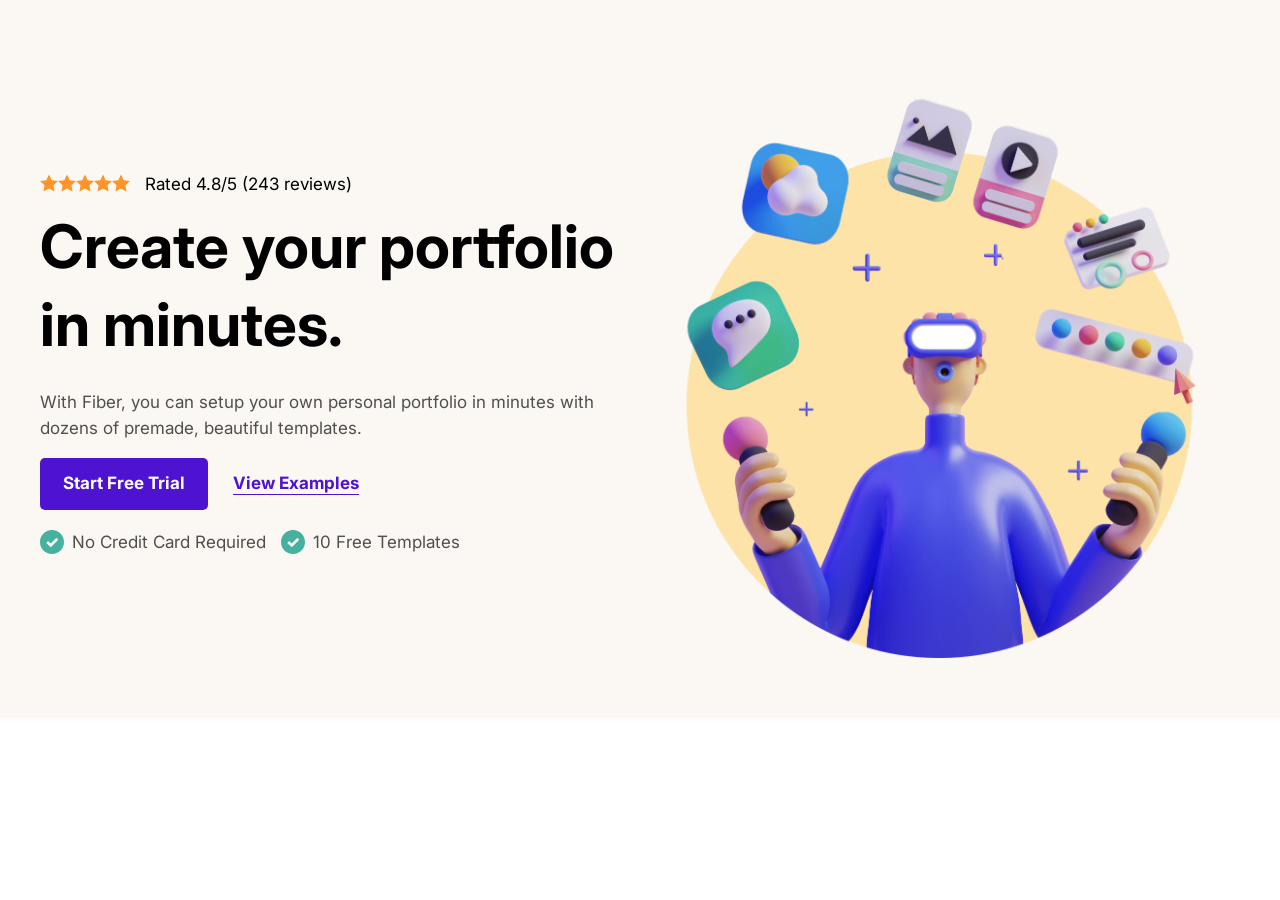
==== index.html @ 10fe1d53 "initial commit" ====
<!DOCTYPE html>
<html lang="en">
  <head>
    <meta charset="UTF-8" />
    <meta name="viewport" content="width=device-width, initial-scale=1.0" />
    <title>Document</title>
    <link rel="preconnect" href="https://fonts.googleapis.com" />
    <link rel="preconnect" href="https://fonts.gstatic.com" crossorigin />
    <link
      href="https://fonts.googleapis.com/css2?family=Inter:wght@100;200;300;400;500;600;700;800;900&display=swap"
      rel="stylesheet"
    />
    <link rel="stylesheet" href="normalize.css" />
    <link rel="stylesheet" href="styles.css" />
  </head>
  <body>
    
    <section class="block hero">
        <div class="container grid grid--1x2">
          <img class="hero__img" src="Assets/hero-Illustration.png" alt="" />
          <div class="hero__content">
            <div class="star">
                <img src="Assets/star.svg" alt="">
                <img src="Assets/star.svg" alt="">
                <img src="Assets/star.svg" alt="">
                <img src="Assets/star.svg" alt="">
                <img src="Assets/star.svg" alt="">
              </div>
            <h1>Create your portfolio in minutes.</h1>
            <p>
              With Fiber, you can setup your own personal portfolio in minutes
              with dozens of premade, beautiful templates.
            </p>
            <div>
                <button class="btn btn--primary">Start Free Trial</button>
                <p class="link colored__text">View Examples</p>
            </div>
            <ul class="list list--tick">
              <li>No Credit Card Required</li>
              <li>10 Free Templates</li>
            </ul>
          </div>
        </div>
      </section>
    

    <script src="main.js"></script>
  </body>
</html>
---- styles.css ----
html {
  font-size: 62.5%;
}

*,
*::after,
*::before {
  box-sizing: border-box;
}

/* typography */
body {
  font-family: "Inter", sans-serif;
  color: #4f4f4f;
  font-size: 1.6rem;
  line-height: 1.5;
}

h1 {
  color: #000000;
  margin-bottom: 1rem;
  line-height: 1.3;
  font-size: 5rem;
  font-weight: 700;
}

h2 {
  color: #000000;
  margin-bottom: 2rem;
  font-size: 4rem;
  font-weight: 700;
}

h3 {
  color: #000000;
  margin-bottom: 2rem;
  font-size: 3rem;
  font-weight: 700;
}

@media screen and (min-width: 768px) {
  h1 {
    font-size: 6rem;
  }
  h2 {
    font-size: 5rem;
  }
  h3 {
    font-size: 4rem;
  }
  body {
    font-size: 1.7rem;
  }
}
.black__text {
  color: #000000;
}

/* links and colored texts */
.colored__text {
  color: #4d13d1;
  font-weight: bold;
}

.link {
  text-decoration: underline;
  text-underline-offset: 0.5rem;
}

.btn {
  padding: 1.6rem 2.3rem;
  font-weight: bold;
  border-radius: 5px;
  border: none;
}
.btn.btn--primary {
  background: #4d13d1;
  color: #fff;
}
.btn.btn--primary:hover {
  background: #3c0fa2;
}
.btn.btn--secondary {
  background: #fff;
  color: #4d13d1;
}
.btn.btn--secondary:hover {
  background: #4d13d1;
  color: white;
}
.btn.btn--block {
  width: 100%;
  border: 1px solid #dadada;
  background: transparent;
  color: #4d13d1;
}
.btn.btn--block:hover {
  background: #4d13d1;
  color: white;
}

.list {
  list-style: none;
  padding: 0;
  margin: 0;
}
.list.list--tick li {
  display: inline-flex;
  flex-direction: row;
  margin-right: 1rem;
}
.list.list--tick li::before {
  content: url("Assets/Checkmark.svg");
  padding-right: 0.8rem;
}
.list.footer--list .list__heading {
  font-weight: bold;
  padding-bottom: 1.5rem;
}
.list.footer--list li {
  margin-bottom: 0.7rem;
}

/* media object */
.media-object span {
  display: block;
  color: black;
  font-weight: bold;
}

.testimonial-card {
  border: 1px solid #dadada;
  padding: 2.5rem;
  border-radius: 5px;
}
.testimonial-card .heading {
  display: inline-flex;
  flex-direction: column;
  vertical-align: middle;
  margin-left: 1.5rem;
}
.testimonial-card span {
  line-height: 1.2;
}
.testimonial-card img {
  vertical-align: middle;
}
.testimonial-card p {
  margin-bottom: 3rem;
}

.grid {
  display: grid;
}
@media screen and (min-width: 768px) {
  .grid.grid--1x2 {
    grid-template-columns: repeat(2, 1fr);
  }
  .grid.grid--1x3 {
    grid-template-columns: repeat(3, 1fr);
  }
  .grid.grid--1x4 {
    grid-template-columns: repeat(4, 1fr);
  }
}

.container {
  max-width: 1200px;
  margin: 0 auto;
}

.block {
  --padding-vertical: 6rem;
  padding: var(--padding-vertical) 2rem;
}

.input {
  padding: 1.2rem;
  border-radius: 4px;
  border: solid 1px #dadada;
  outline: 0;
}
.input::-moz-placeholder {
  opacity: 0.5;
}
.input::placeholder {
  opacity: 0.5;
}

.checkbox {
  width: 1.7rem;
  height: 1.7rem;
}

.collapsible__content {
  display: none;
}

.collapsible--expanded .collapsible__content {
  display: block;
}

.nav .header {
  display: flex;
  justify-content: space-between;
}
.nav h3 {
  font-size: 2.5rem;
}
.nav .list {
  margin-bottom: 2rem;
  margin-top: 3rem;
}
.nav .list li {
  margin-bottom: 2rem;
  color: #000000;
  cursor: pointer;
}
.nav .list li:hover {
  color: #4d13d1;
}
.nav .btn {
  margin-bottom: 1.5rem;
}
@media screen and (min-width: 768px) {
  .nav {
    display: flex;
    justify-content: space-between;
  }
  .nav img {
    display: none;
  }
  .nav .list {
    display: flex;
    justify-content: center;
    margin: 2rem 2rem;
  }
  .nav .list li {
    padding-left: 2rem;
    padding-right: 2rem;
    margin-bottom: 0;
    padding-top: 1rem;
    padding-bottom: 1rem;
  }
  .nav .btns {
    display: flex;
    align-items: center;
  }
  .nav .btns .btn {
    margin-bottom: 0;
  }
}

.hero {
  background-color: #fbf8f3;
}
.hero .hero__img {
  width: 100%;
  grid-row-start: 1;
  grid-row-end: 2;
}
.hero .btn {
  width: 100%;
}
.hero .colored__text {
  text-align: center;
  margin-bottom: 2rem;
}
.hero li {
  margin-bottom: 0.8rem;
}
.hero .hero__content {
  margin-top: 2rem;
}
.hero .hero__content h1 {
  margin-top: 0;
  padding-top: 1rem;
}
.hero .hero__content .star {
  display: flex;
  width: -moz-fit-content;
  width: fit-content;
}
.hero .hero__content .star::after {
  content: "Rated 4.8/5 (243 reviews)";
  padding-left: 1.5rem;
  padding-top: 3px;
  color: #000000;
}
@media screen and (min-width: 768px) {
  .hero .hero__content {
    display: flex;
    flex-direction: column;
    justify-content: center;
  }
  .hero .hero__img {
    grid-column-start: 2;
    grid-column-end: 3;
  }
  .hero .btn {
    width: -moz-fit-content;
    width: fit-content;
    margin-bottom: 2rem;
    display: inline;
  }
  .hero .colored__text {
    display: inline;
    text-align: left;
    width: -moz-fit-content;
    width: fit-content;
    padding-left: 2rem;
  }
}/*# sourceMappingURL=styles.css.map */
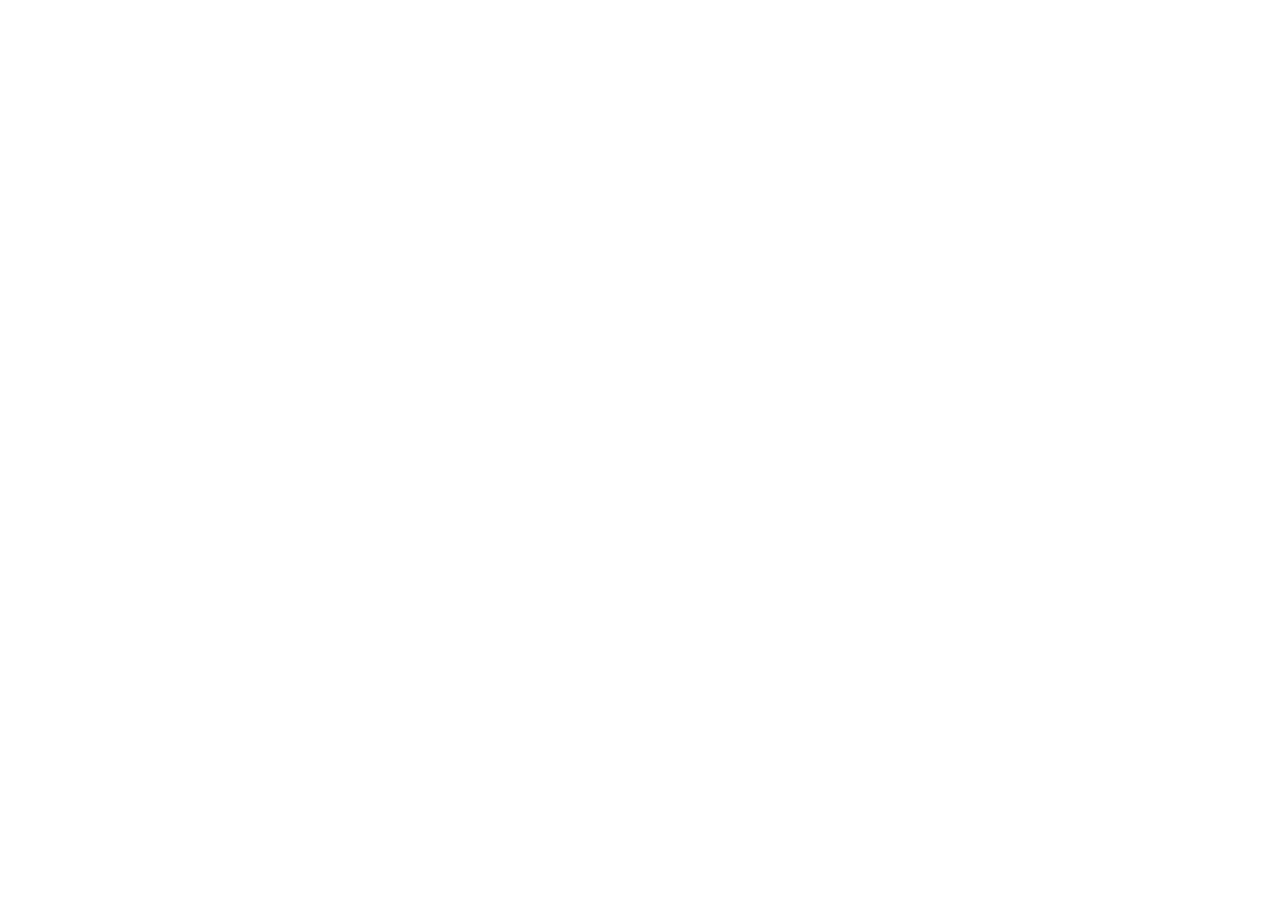
==== commit ee47bf5a: "added media section" ====
--- a/index.html
+++ b/index.html
@@ -14,35 +14,7 @@
     <link rel="stylesheet" href="styles.css" />
   </head>
   <body>
-    
-    <section class="block hero">
-        <div class="container grid grid--1x2">
-          <img class="hero__img" src="Assets/hero-Illustration.png" alt="" />
-          <div class="hero__content">
-            <div class="star">
-                <img src="Assets/star.svg" alt="">
-                <img src="Assets/star.svg" alt="">
-                <img src="Assets/star.svg" alt="">
-                <img src="Assets/star.svg" alt="">
-                <img src="Assets/star.svg" alt="">
-              </div>
-            <h1>Create your portfolio in minutes.</h1>
-            <p>
-              With Fiber, you can setup your own personal portfolio in minutes
-              with dozens of premade, beautiful templates.
-            </p>
-            <div>
-                <button class="btn btn--primary">Start Free Trial</button>
-                <p class="link colored__text">View Examples</p>
-            </div>
-            <ul class="list list--tick">
-              <li>No Credit Card Required</li>
-              <li>10 Free Templates</li>
-            </ul>
-          </div>
-        </div>
-      </section>
-    
+
 
     <script src="main.js"></script>
   </body>
--- a/styles.css
+++ b/styles.css
@@ -310,4 +310,30 @@
     width: fit-content;
     padding-left: 2rem;
   }
+}
+
+.media-section .media-section__heading h3 {
+  margin-top: 0;
+  margin-bottom: 3rem;
+  line-height: 1.2;
+}
+.media-section .media-section__heading .colored__text {
+  margin-bottom: 1rem;
+}
+.media-section .media-object {
+  padding-bottom: 2.3rem;
+}
+@media screen and (min-width: 768px) {
+  .media-section .media-section__heading {
+    width: 600px;
+    padding-bottom: 3rem;
+  }
+  .media-section .grid {
+    -moz-column-gap: 2rem;
+         column-gap: 2rem;
+  }
+  .media-section .media-object {
+    padding: 0;
+    padding-right: 3rem;
+  }
 }/*# sourceMappingURL=styles.css.map */
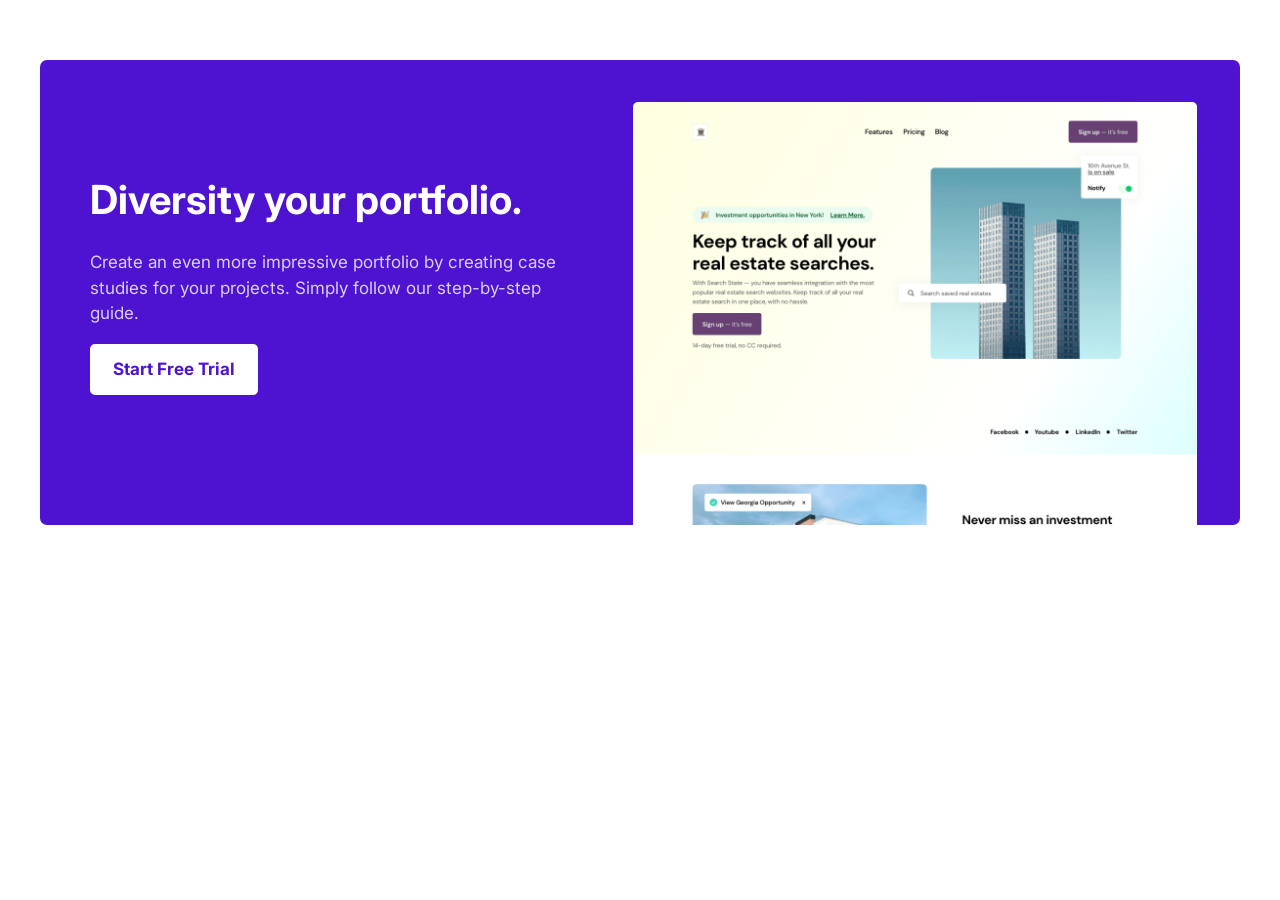
==== commit ba85c949: "added callout section" ====
--- a/index.html
+++ b/index.html
@@ -15,7 +15,17 @@
   </head>
   <body>
 
+    <section class="block callout">
+      <div class="container grid grid--1x2">
+        <div class="callout__content">
+          <h2>Diversity your portfolio.</h2>
+          <p>Create an even more impressive portfolio by creating case studies for your projects. Simply follow our step-by-step guide.</p>
+          <button class="btn btn--secondary">Start Free Trial</button>
+        </div>
 
+        <img class="callout__img" src="Assets/Page Image.png" alt="">
+      </div>
+    </section>
     <script src="main.js"></script>
   </body>
 </html>
--- a/styles.css
+++ b/styles.css
@@ -336,4 +336,54 @@
     padding: 0;
     padding-right: 3rem;
   }
+}
+
+.callout .container {
+  background: #4d13d1;
+  border-radius: 7px;
+}
+.callout .container .callout__content {
+  justify-self: center;
+  padding: 2rem;
+}
+.callout .container .callout__content h2 {
+  color: white;
+  font-size: 4rem;
+}
+.callout .container .callout__content p {
+  color: white;
+  opacity: 0.8;
+}
+.callout .container .callout__img {
+  width: 100%;
+  padding: 2rem;
+  position: relative;
+  bottom: 0;
+  padding-bottom: 0;
+}
+@media screen and (min-width: 768px) {
+  .callout .grid {
+    grid-template-rows: max-content;
+  }
+  .callout .container {
+    position: relative;
+  }
+  .callout .container .callout__content {
+    margin-top: 8rem;
+    margin-bottom: 10rem;
+    padding-left: 5rem;
+    margin-right: 5rem;
+    padding-top: 3rem;
+    padding-bottom: 3rem;
+  }
+  .callout .container .callout__content h2 {
+    margin-top: 0;
+  }
+  .callout .container .callout__img {
+    position: absolute;
+    width: 47%;
+    right: 4.3rem;
+    bottom: 0;
+    padding: 0;
+  }
 }/*# sourceMappingURL=styles.css.map */
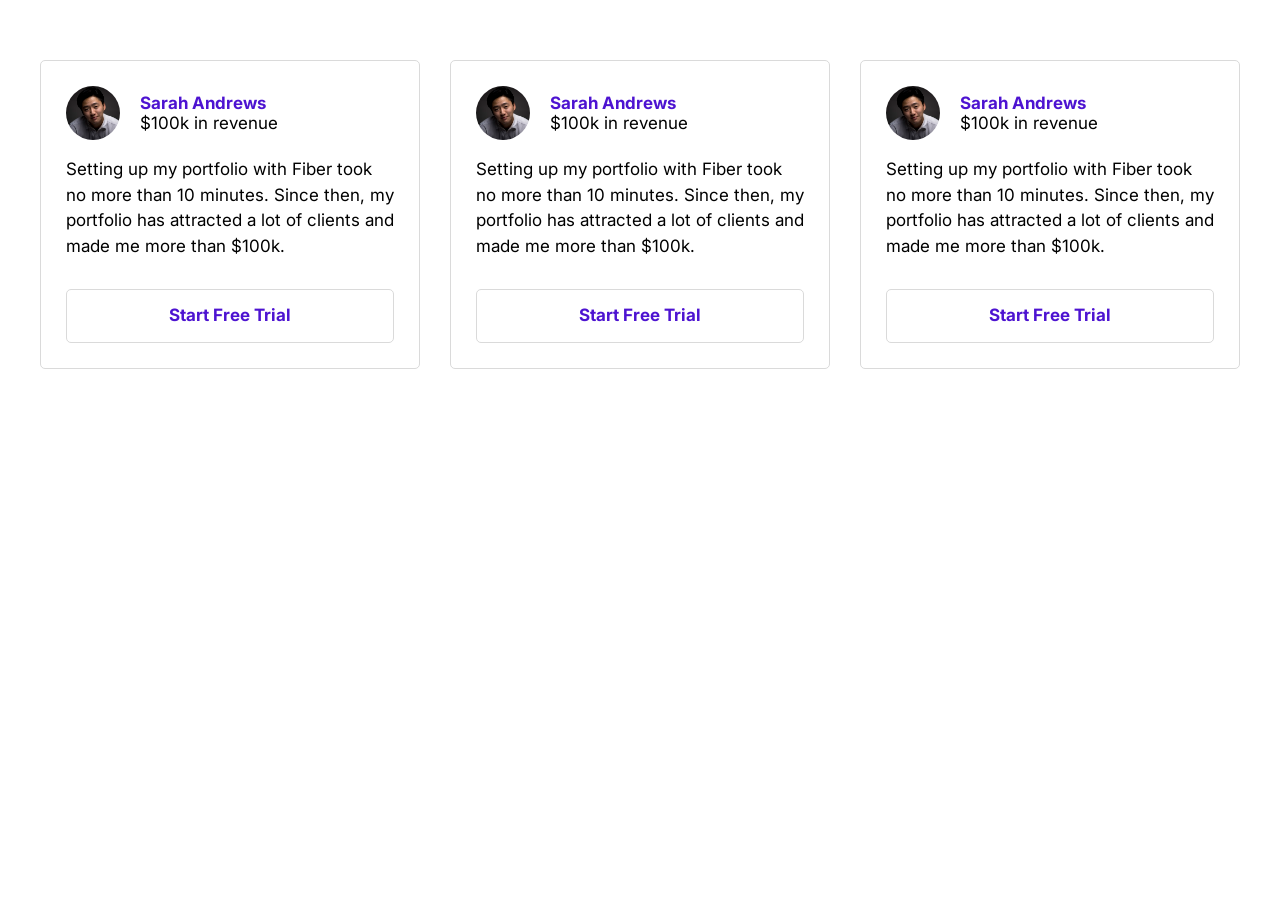
==== commit 5e2ee64e: "added testimonial section" ====
--- a/index.html
+++ b/index.html
@@ -15,15 +15,59 @@
   </head>
   <body>
 
-    <section class="block callout">
-      <div class="container grid grid--1x2">
-        <div class="callout__content">
-          <h2>Diversity your portfolio.</h2>
-          <p>Create an even more impressive portfolio by creating case studies for your projects. Simply follow our step-by-step guide.</p>
-          <button class="btn btn--secondary">Start Free Trial</button>
+    <section class="block testimonial container">
+      <div class="grid grid--1x3">
+        <div class="testimonial-card">
+          <div class="testimonial-card__header">
+            <img src="Assets/User Avatar 2.svg" alt="" />
+            <div class="heading">
+              <span class="colored__text testimonial__name">Sarah Andrews</span>
+              <span class="black__text">$100k in revenue</span>
+            </div>
+          </div>
+          <div class="tesitmonial-card__body">
+            <p class="black__text">
+              Setting up my portfolio with Fiber took no more than 10 minutes. Since
+              then, my portfolio has attracted a lot of clients and made me more than
+              $100k.
+            </p>
+            <button class="btn btn--block">Start Free Trial</button>
+          </div>
         </div>
-
-        <img class="callout__img" src="Assets/Page Image.png" alt="">
+        <div class="testimonial-card">
+          <div class="testimonial-card__header">
+            <img src="Assets/User Avatar 2.svg" alt="" />
+            <div class="heading">
+              <span class="colored__text testimonial__name">Sarah Andrews</span>
+              <span class="black__text">$100k in revenue</span>
+            </div>
+          </div>
+          <div class="tesitmonial-card__body">
+            <p class="black__text">
+              Setting up my portfolio with Fiber took no more than 10 minutes. Since
+              then, my portfolio has attracted a lot of clients and made me more than
+              $100k.
+            </p>
+            <button class="btn btn--block">Start Free Trial</button>
+          </div>
+        </div>
+        <div class="testimonial-card">
+          <div class="testimonial-card__header">
+            <img src="Assets/User Avatar 2.svg" alt="" />
+            <div class="heading">
+              <span class="colored__text testimonial__name">Sarah Andrews</span>
+              <span class="black__text">$100k in revenue</span>
+            </div>
+          </div>
+          <div class="tesitmonial-card__body">
+            <p class="black__text">
+              Setting up my portfolio with Fiber took no more than 10 minutes. Since
+              then, my portfolio has attracted a lot of clients and made me more than
+              $100k.
+            </p>
+            <button class="btn btn--block">Start Free Trial</button>
+          </div>
+        </div>
       </div>
     </section>
     <script src="main.js"></script>
--- a/styles.css
+++ b/styles.css
@@ -386,4 +386,14 @@
     bottom: 0;
     padding: 0;
   }
+}
+
+.testimonial .grid {
+  gap: 4rem 3rem;
+}
+@media screen and (min-width: 768px) {
+  .testimonial.block {
+    padding-left: 0;
+    padding-right: 0;
+  }
 }/*# sourceMappingURL=styles.css.map */
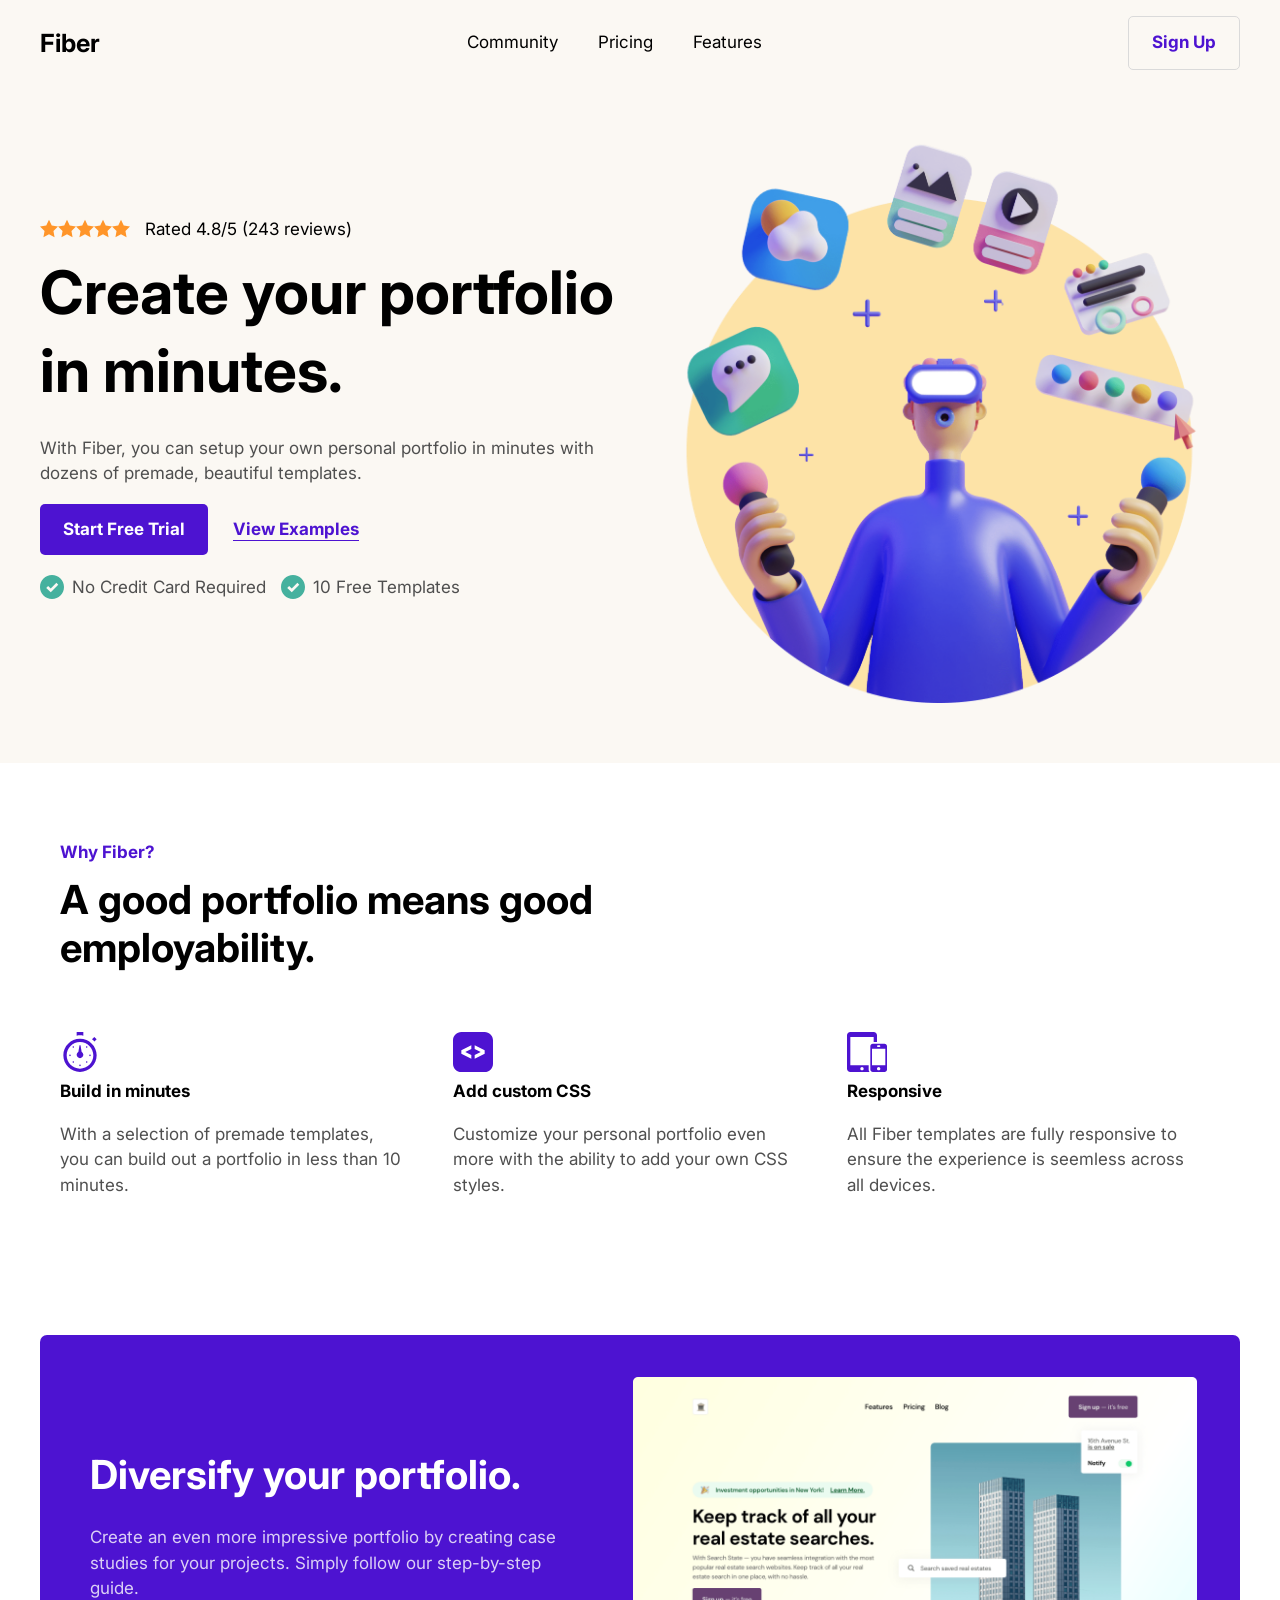
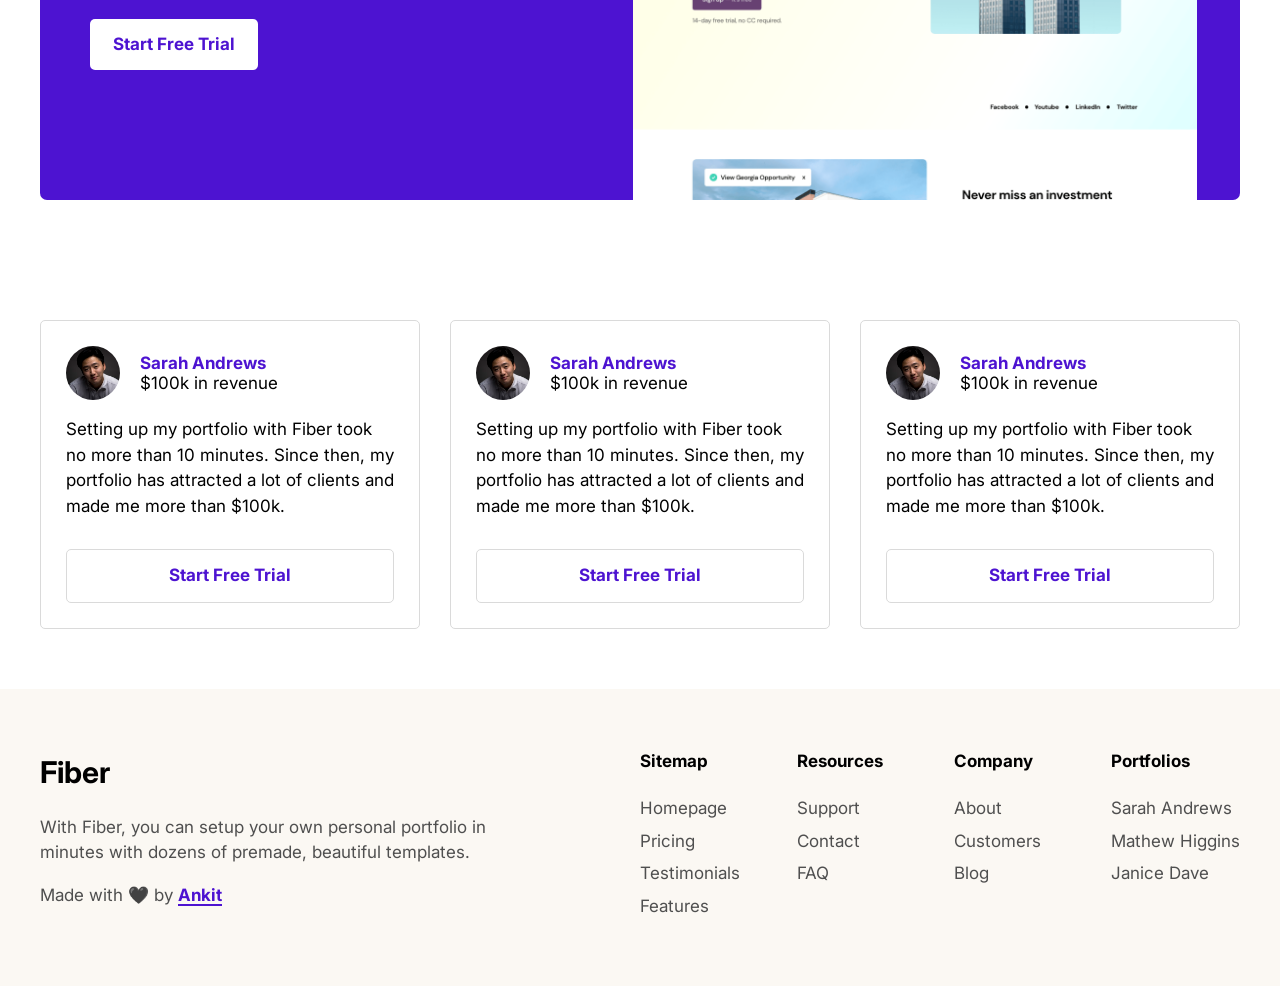
==== commit f752c440: "added footer section" ====
--- a/index.html
+++ b/index.html
@@ -14,6 +14,103 @@
     <link rel="stylesheet" href="styles.css" />
   </head>
   <body>
+    <header
+      style="padding-top: 0; padding-bottom: 0; background-color: #fbf8f3"
+      class="block"
+    >
+      <nav class="nav collapsible container">
+        <div class="header">
+          <h3>Fiber</h3>
+          <img src="Assets/Hamburger Menu.svg" alt="" />
+        </div>
+
+        <ul class="list collapsible__content">
+          <li>Community</li>
+          <li>Pricing</li>
+          <li>Features</li>
+        </ul>
+
+        <div class="btns collapsible__content">
+          <button class="btn btn--primary btn--block nav-btn-1">Sign Up</button>
+        </div>
+      </nav>
+    </header>
+
+    <section class="block hero">
+      <div class="container grid grid--1x2">
+        <img class="hero__img" src="Assets/hero-Illustration.png" alt="" />
+        <div class="hero__content">
+          <div class="star">
+            <img src="Assets/star.svg" alt="" />
+            <img src="Assets/star.svg" alt="" />
+            <img src="Assets/star.svg" alt="" />
+            <img src="Assets/star.svg" alt="" />
+            <img src="Assets/star.svg" alt="" />
+          </div>
+          <h1>Create your portfolio in minutes.</h1>
+          <p>
+            With Fiber, you can setup your own personal portfolio in minutes
+            with dozens of premade, beautiful templates.
+          </p>
+          <div>
+            <button class="btn btn--primary">Start Free Trial</button>
+            <p class="link colored__text">View Examples</p>
+          </div>
+          <ul class="list list--tick">
+            <li>No Credit Card Required</li>
+            <li>10 Free Templates</li>
+          </ul>
+        </div>
+      </div>
+    </section>
+
+    <section class="block container media-section">
+      <div class="media-section__heading">
+        <p class="colored__text">Why Fiber?</p>
+        <h3>A good portfolio means good employability.</h3>
+      </div>
+      <div class="grid grid--1x3">
+        <div class="media-object">
+          <img src="Assets/time.svg" alt="" />
+          <span>Build in minutes</span>
+          <p>
+            With a selection of premade templates, you can build out a portfolio
+            in less than 10 minutes.
+          </p>
+        </div>
+        <div class="media-object">
+          <img src="Assets/code.svg" alt="" />
+          <span>Add custom CSS</span>
+          <p>
+            Customize your personal portfolio even more with the ability to add
+            your own CSS styles.
+          </p>
+        </div>
+        <div class="media-object">
+          <img src="Assets/allSizes.svg" alt="" />
+          <span>Responsive</span>
+          <p>
+            All Fiber templates are fully responsive to ensure the experience is
+            seemless across all devices.
+          </p>
+        </div>
+      </div>
+    </section>
+
+    <section class="block callout">
+      <div class="container grid grid--1x2">
+        <div class="callout__content">
+          <h2>Diversify your portfolio.</h2>
+          <p>
+            Create an even more impressive portfolio by creating case studies
+            for your projects. Simply follow our step-by-step guide.
+          </p>
+          <button class="btn btn--secondary">Start Free Trial</button>
+        </div>
+
+        <img class="callout__img" src="Assets/Page Image.png" alt="" />
+      </div>
+    </section>
 
     <section class="block testimonial container">
       <div class="grid grid--1x3">
@@ -27,9 +124,9 @@
           </div>
           <div class="tesitmonial-card__body">
             <p class="black__text">
-              Setting up my portfolio with Fiber took no more than 10 minutes. Since
-              then, my portfolio has attracted a lot of clients and made me more than
-              $100k.
+              Setting up my portfolio with Fiber took no more than 10 minutes.
+              Since then, my portfolio has attracted a lot of clients and made
+              me more than $100k.
             </p>
             <button class="btn btn--block">Start Free Trial</button>
           </div>
@@ -44,9 +141,9 @@
           </div>
           <div class="tesitmonial-card__body">
             <p class="black__text">
-              Setting up my portfolio with Fiber took no more than 10 minutes. Since
-              then, my portfolio has attracted a lot of clients and made me more than
-              $100k.
+              Setting up my portfolio with Fiber took no more than 10 minutes.
+              Since then, my portfolio has attracted a lot of clients and made
+              me more than $100k.
             </p>
             <button class="btn btn--block">Start Free Trial</button>
           </div>
@@ -61,15 +158,65 @@
           </div>
           <div class="tesitmonial-card__body">
             <p class="black__text">
-              Setting up my portfolio with Fiber took no more than 10 minutes. Since
-              then, my portfolio has attracted a lot of clients and made me more than
-              $100k.
+              Setting up my portfolio with Fiber took no more than 10 minutes.
+              Since then, my portfolio has attracted a lot of clients and made
+              me more than $100k.
             </p>
             <button class="btn btn--block">Start Free Trial</button>
           </div>
         </div>
       </div>
     </section>
+
+    <footer class="footer block">
+      <div class="container grid grid--1x2">
+        <div class="footer__heading">
+          <h3>Fiber</h3>
+          <p>
+            With Fiber, you can setup your own personal portfolio in minutes
+            with dozens of premade, beautiful templates.
+          </p>
+          <p>
+            Made with 🖤 by
+            <a
+              style="text-underline-offset: 3px; text-decoration-thickness: 2px"
+              href="https://github.com/ankitraz"
+              class="colored__text"
+              >Ankit</a
+            >
+          </p>
+        </div>
+
+        <div class="footer__body grid grid--1x4">
+          <ul class="list footer--list">
+            <li class="list__heading black__text">Sitemap</li>
+            <li>Homepage</li>
+            <li>Pricing</li>
+            <li>Testimonials</li>
+            <li>Features</li>
+          </ul>
+          <ul class="list footer--list">
+            <li class="list__heading black__text">Resources</li>
+            <li>Support</li>
+            <li>Contact</li>
+            <li>FAQ</li>
+          </ul>
+          <ul class="list footer--list">
+            <li class="list__heading black__text">Company</li>
+            <li>About</li>
+            <li>Customers</li>
+            <li>Blog</li>
+          </ul>
+          <ul class="list footer--list">
+            <li class="list__heading black__text">Portfolios</li>
+            <li>Sarah Andrews</li>
+            <li>Mathew Higgins</li>
+            <li>Janice Dave</li>
+          </ul>
+        </div>
+      </div>
+    </footer>
+
     <script src="main.js"></script>
   </body>
 </html>
--- a/styles.css
+++ b/styles.css
@@ -254,6 +254,9 @@
 .hero {
   background-color: #fbf8f3;
 }
+.hero.block {
+  padding-top: 0;
+}
 .hero .hero__img {
   width: 100%;
   grid-row-start: 1;
@@ -288,6 +291,10 @@
   color: #000000;
 }
 @media screen and (min-width: 768px) {
+  .hero.block {
+    padding-top: 2rem;
+    padding-bottom: 6rem;
+  }
   .hero .hero__content {
     display: flex;
     flex-direction: column;
@@ -396,4 +403,42 @@
     padding-left: 0;
     padding-right: 0;
   }
+}
+
+.footer.block {
+  background: #fbf8f3;
+}
+.footer .container.grid {
+  row-gap: 3rem;
+}
+.footer .container .footer__heading {
+  align-self: center;
+}
+.footer .container .footer__heading h3 {
+  margin-top: 0;
+  font-size: 3rem;
+}
+.footer .container .footer__body {
+  align-self: center;
+}
+.footer .container .footer__body.grid {
+  -moz-column-gap: 2rem;
+       column-gap: 2rem;
+  row-gap: 4rem;
+  grid-template-columns: repeat(2, 1fr);
+}
+@media screen and (min-width: 768px) {
+  .footer .container .footer__heading {
+    padding-right: 10rem;
+    padding-left: 0;
+  }
+  .footer .container .footer__body.grid {
+    grid-template-columns: repeat(4, 1fr);
+    -moz-column-gap: 5rem;
+         column-gap: 5rem;
+  }
+  .footer .container .footer__body.grid .list {
+    width: -moz-max-content;
+    width: max-content;
+  }
 }/*# sourceMappingURL=styles.css.map */
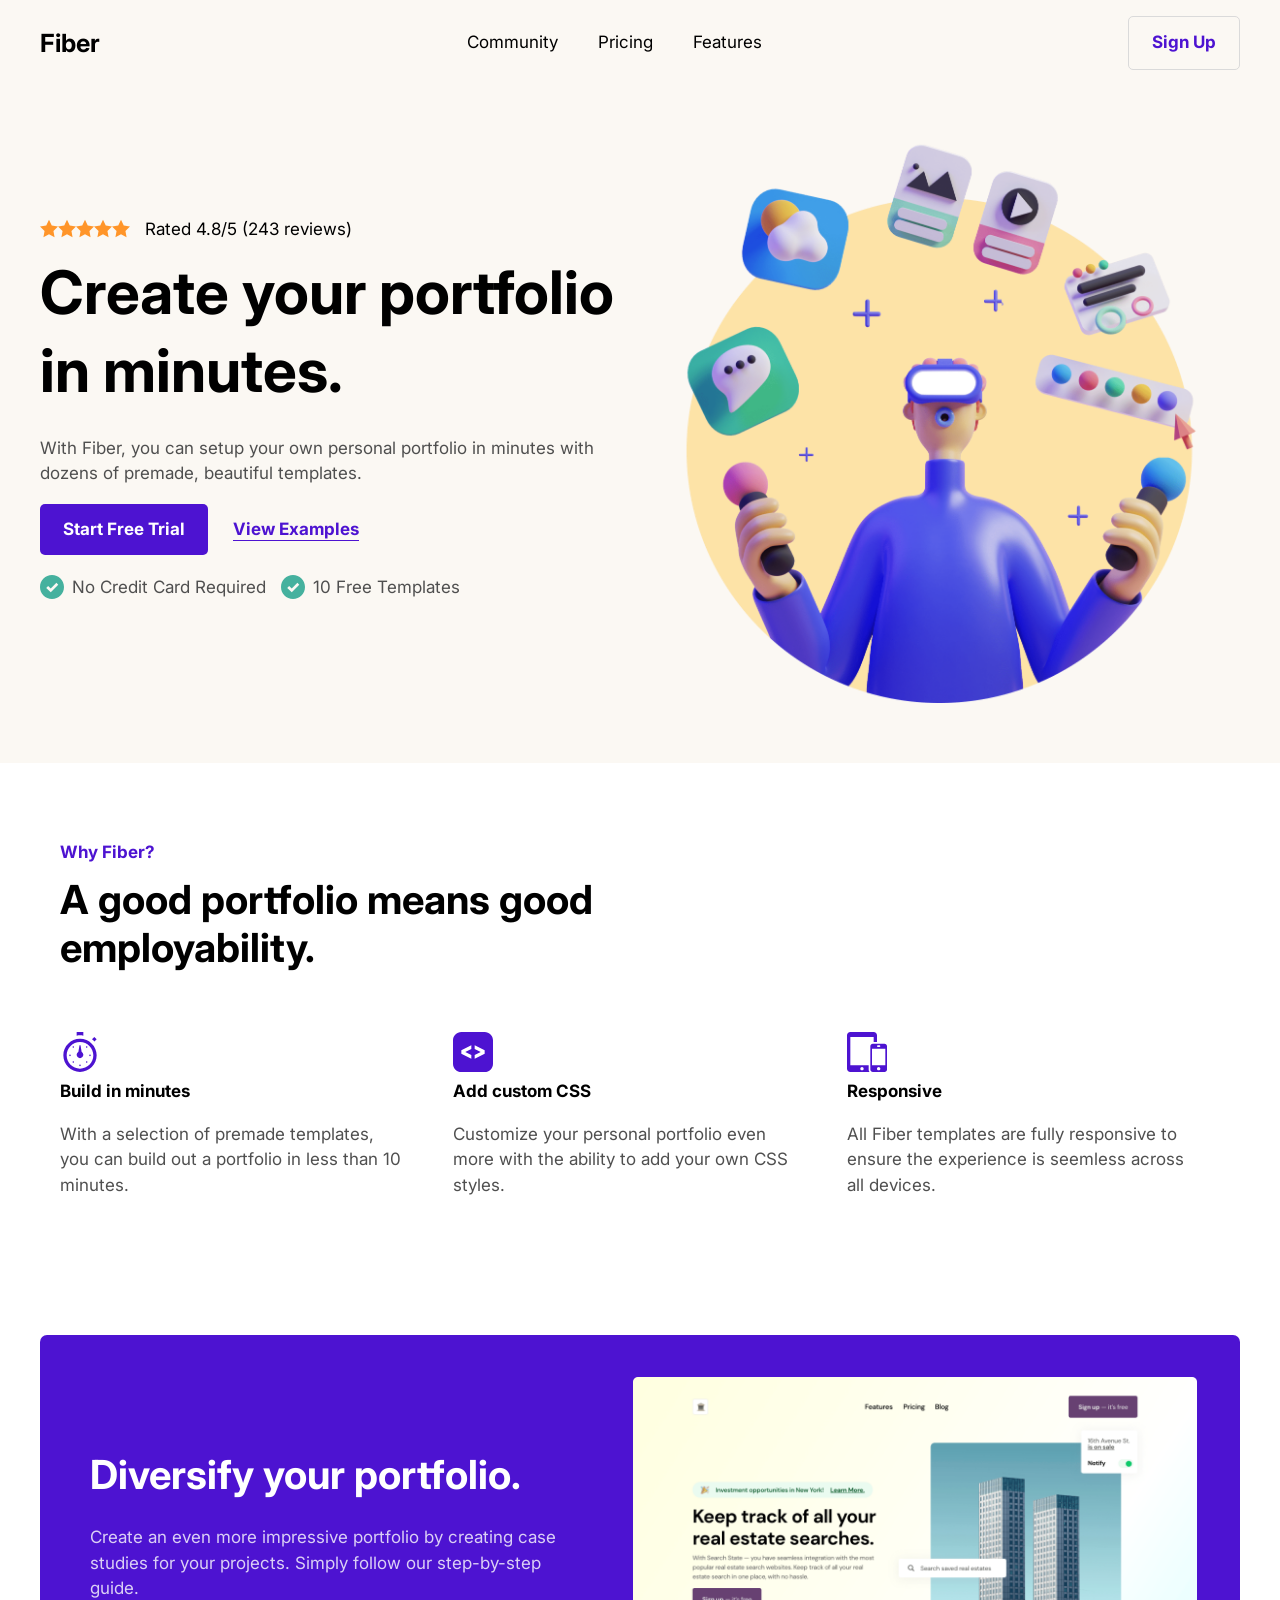
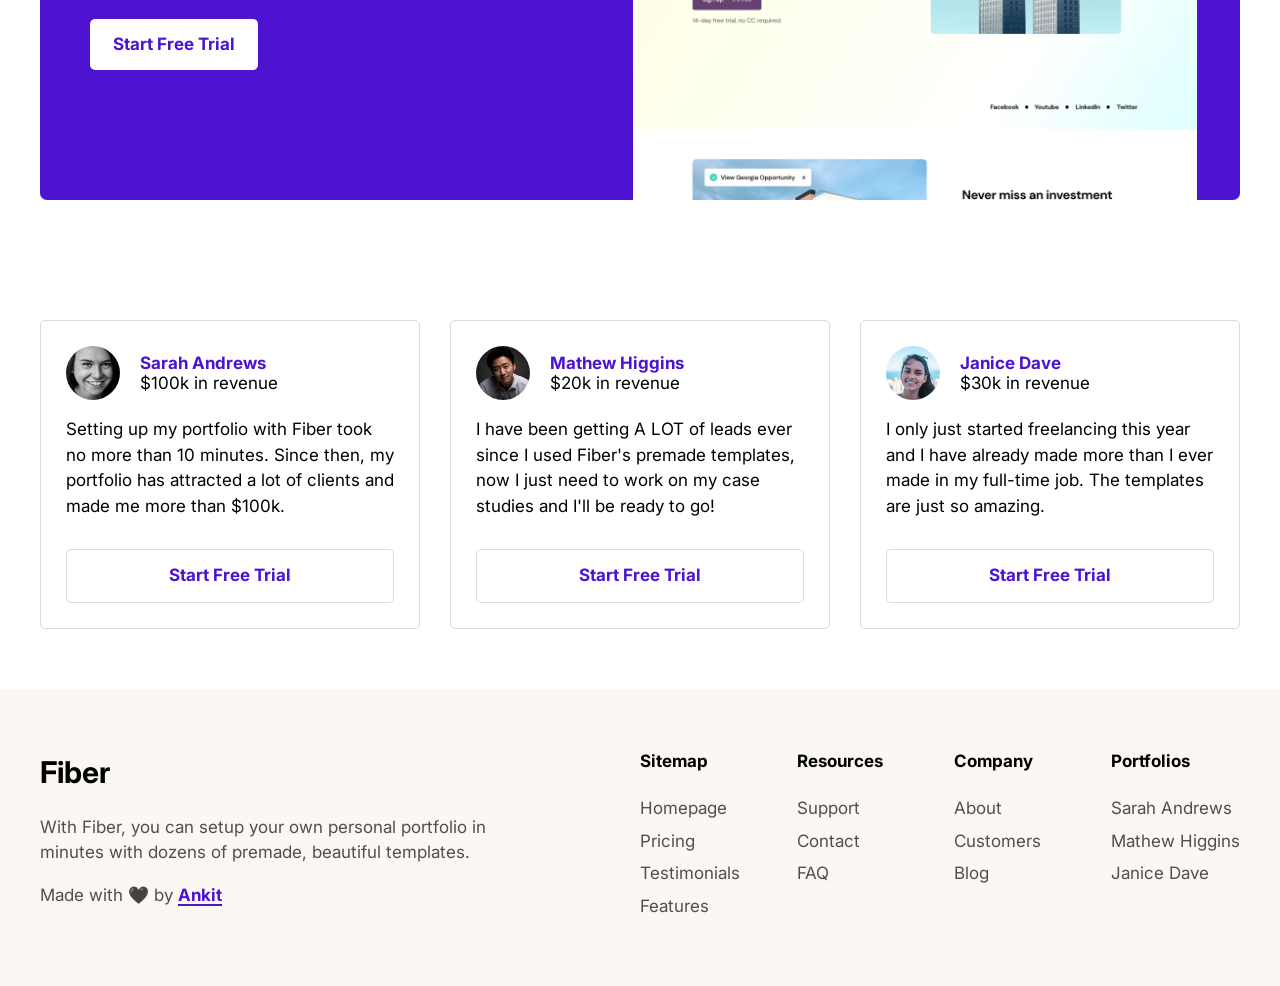
==== commit 2216b79f: "added favicon" ====
--- a/index.html
+++ b/index.html
@@ -3,7 +3,11 @@
   <head>
     <meta charset="UTF-8" />
     <meta name="viewport" content="width=device-width, initial-scale=1.0" />
-    <title>Document</title>
+    <title>Fiber</title>
+    <link rel="apple-touch-icon" sizes="180x180" href="/Assets/favicon/apple-touch-icon.png" />
+    <link rel="icon" type="image/png" sizes="32x32" href="/Assets/favicon/favicon-32x32.png" />
+    <link rel="icon" type="image/png" sizes="16x16" href="/Assets/favicon/favicon-16x16.png" />
+    <link rel="manifest" href="/site.webmanifest" />
     <link rel="preconnect" href="https://fonts.googleapis.com" />
     <link rel="preconnect" href="https://fonts.gstatic.com" crossorigin />
     <link
@@ -116,7 +120,7 @@
       <div class="grid grid--1x3">
         <div class="testimonial-card">
           <div class="testimonial-card__header">
-            <img src="Assets/User Avatar 2.svg" alt="" />
+            <img src="Assets/User Avatar.svg" alt="" />
             <div class="heading">
               <span class="colored__text testimonial__name">Sarah Andrews</span>
               <span class="black__text">$100k in revenue</span>
@@ -135,32 +139,34 @@
           <div class="testimonial-card__header">
             <img src="Assets/User Avatar 2.svg" alt="" />
             <div class="heading">
-              <span class="colored__text testimonial__name">Sarah Andrews</span>
-              <span class="black__text">$100k in revenue</span>
+              <span class="colored__text testimonial__name"
+                >Mathew Higgins</span
+              >
+              <span class="black__text">$20k in revenue</span>
             </div>
           </div>
           <div class="tesitmonial-card__body">
             <p class="black__text">
-              Setting up my portfolio with Fiber took no more than 10 minutes.
-              Since then, my portfolio has attracted a lot of clients and made
-              me more than $100k.
+              I have been getting A LOT of leads ever since I used Fiber's
+              premade templates, now I just need to work on my case studies and
+              I'll be ready to go!
             </p>
             <button class="btn btn--block">Start Free Trial</button>
           </div>
         </div>
         <div class="testimonial-card">
           <div class="testimonial-card__header">
-            <img src="Assets/User Avatar 2.svg" alt="" />
+            <img src="Assets/User Avatar 32.svg" alt="" />
             <div class="heading">
-              <span class="colored__text testimonial__name">Sarah Andrews</span>
-              <span class="black__text">$100k in revenue</span>
+              <span class="colored__text testimonial__name">Janice Dave</span>
+              <span class="black__text">$30k in revenue</span>
             </div>
           </div>
           <div class="tesitmonial-card__body">
             <p class="black__text">
-              Setting up my portfolio with Fiber took no more than 10 minutes.
-              Since then, my portfolio has attracted a lot of clients and made
-              me more than $100k.
+              I only just started freelancing this year and I have already made
+              more than I ever made in my full-time job. The templates are just
+              so amazing.
             </p>
             <button class="btn btn--block">Start Free Trial</button>
           </div>
